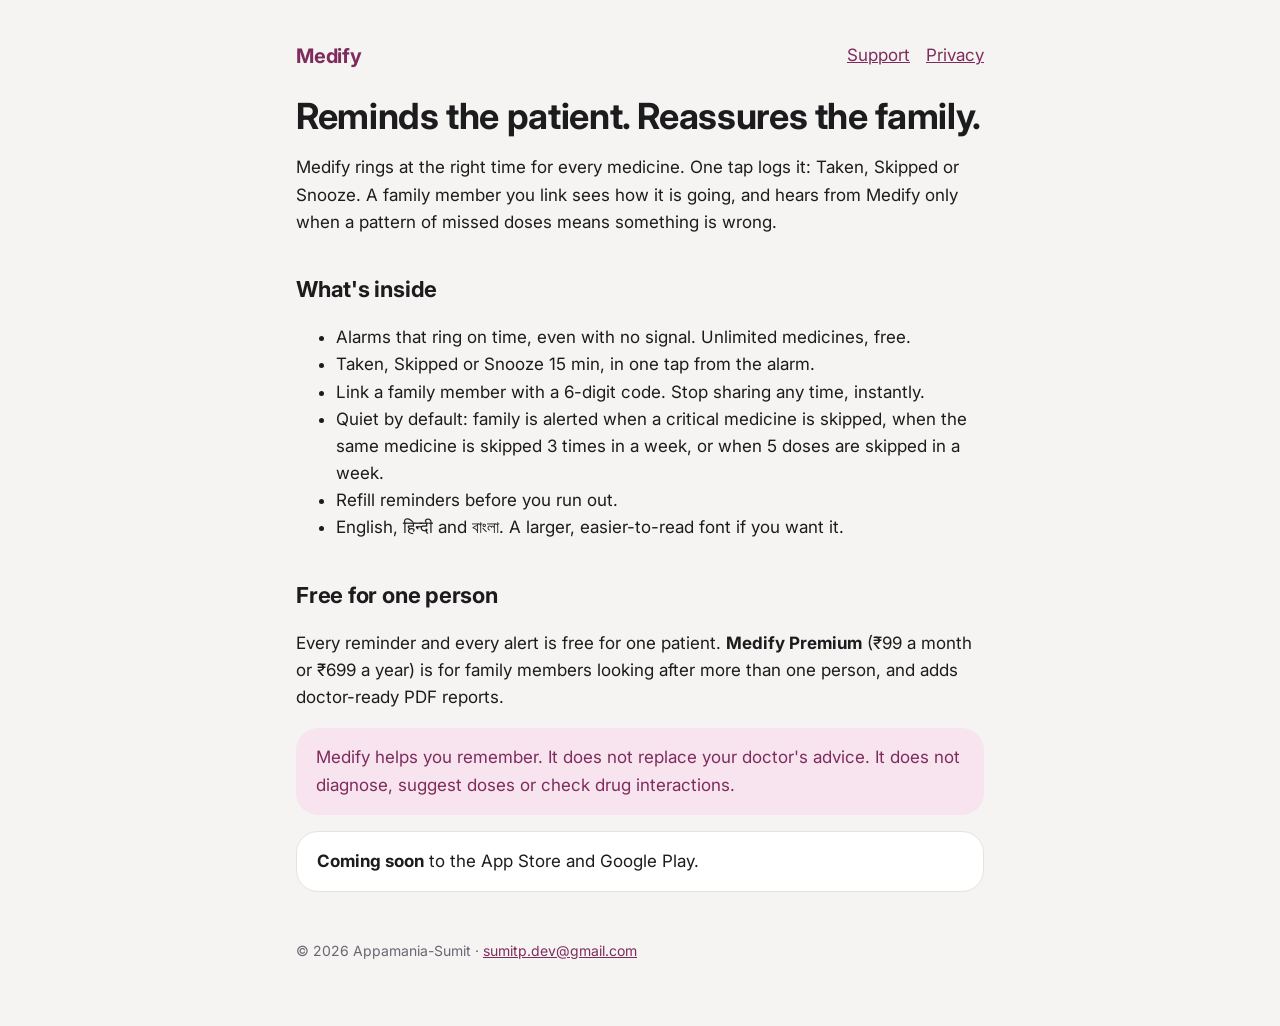
==== index.html @ c77fcecb "Medify: home, privacy policy and support pages Co-Authored-By: Claude Opus 5.5 <noreply@anthropic.co" ====
<!doctype html>
<html lang="en"><head><meta charset="utf-8"><meta name="viewport" content="width=device-width,initial-scale=1">
<title>Medify</title><meta name="description" content="Medicine reminders that ring on time, and a quiet alert to family only when a pattern of missed doses means something is wrong.">
<link rel="preconnect" href="https://fonts.googleapis.com"><link rel="preconnect" href="https://fonts.gstatic.com" crossorigin>
<link href="https://fonts.googleapis.com/css2?family=Inter:wght@400;600;700&display=swap" rel="stylesheet">
<link rel="stylesheet" href="style.css"></head>
<body><main>
<nav><a class="brand" href="index.html">Medify</a><a href="support.html">Support</a><a href="privacy.html">Privacy</a></nav>
<h1>Reminds the patient. Reassures the family.</h1>
<p>Medify rings at the right time for every medicine. One tap logs it: Taken, Skipped or Snooze. A family member you link sees how it is going, and hears from Medify only when a pattern of missed doses means something is wrong.</p>

<h2>What's inside</h2>
<ul>
<li>Alarms that ring on time, even with no signal. Unlimited medicines, free.</li>
<li>Taken, Skipped or Snooze 15 min, in one tap from the alarm.</li>
<li>Link a family member with a 6-digit code. Stop sharing any time, instantly.</li>
<li>Quiet by default: family is alerted when a critical medicine is skipped, when the same medicine is skipped 3 times in a week, or when 5 doses are skipped in a week.</li>
<li>Refill reminders before you run out.</li>
<li>English, हिन्दी and বাংলা. A larger, easier-to-read font if you want it.</li>
</ul>

<h2>Free for one person</h2>
<p>Every reminder and every alert is free for one patient. <strong>Medify Premium</strong> (₹99 a month or ₹699 a year) is for family members looking after more than one person, and adds doctor-ready PDF reports.</p>

<div class="note">Medify helps you remember. It does not replace your doctor's advice. It does not diagnose, suggest doses or check drug interactions.</div>

<div class="card"><strong>Coming soon</strong> to the App Store and Google Play.</div>
<footer>© 2026 Appamania-Sumit · <a href="mailto:sumitp.dev@gmail.com">sumitp.dev@gmail.com</a></footer>
</main></body></html>
---- style.css ----
:root{--ink:#1C1B1D;--paper:#F5F4F2;--card:#FFFFFF;--brand:#B0407F;--brand-strong:#7E2C5C;--brand-tint:#F7E4EF;--teal-strong:#2A736D;--muted:#6B6670;--line:#E6E3DF;--link:#7E2C5C}
@media (prefers-color-scheme: dark){:root:not([data-theme="light"]){--ink:#F5F5F7;--paper:#000000;--card:#1C1C1E;--brand:#E482BA;--brand-strong:#F2B3D6;--brand-tint:#3A1F2F;--teal-strong:#6FD3CA;--muted:#AEAEB2;--line:#38383A;--link:#F2B3D6}}
:root[data-theme="dark"]{--ink:#F5F5F7;--paper:#000000;--card:#1C1C1E;--brand:#E482BA;--brand-strong:#F2B3D6;--brand-tint:#3A1F2F;--teal-strong:#6FD3CA;--muted:#AEAEB2;--line:#38383A;--link:#F2B3D6}
*{box-sizing:border-box}
body{margin:0;background:var(--paper);color:var(--ink);font:400 17px/1.6 Inter,system-ui,-apple-system,"Segoe UI",Roboto,sans-serif}
main{max-width:720px;margin:0 auto;padding:40px 16px 64px}
h1,h2,.brand{font-weight:700;letter-spacing:-0.01em}
h1{font-size:36px;line-height:1.15;margin:8px 0 4px}
h2{font-size:22px;margin:36px 0 8px}
.brand{font-size:20px;text-decoration:none;color:var(--brand-strong)}
.muted{color:var(--muted)}
a{color:var(--link)}
nav{display:flex;gap:16px;flex-wrap:wrap;align-items:center;margin-bottom:24px}
nav .brand{margin-right:auto}
table{width:100%;border-collapse:collapse;margin:12px 0;font-size:15px}
th,td{text-align:left;vertical-align:top;padding:10px 8px;border-bottom:1px solid var(--line)}
th{font-weight:600;color:var(--muted);font-size:13px}
.card{background:var(--card);border:1px solid var(--line);border-radius:22px;padding:16px 20px;margin:16px 0}
.note{background:var(--brand-tint);color:var(--brand-strong);border-radius:22px;padding:16px 20px;margin:16px 0}
footer{margin-top:48px;color:var(--muted);font-size:14px}
@media (max-width:560px){h1{font-size:30px}table,thead,tbody,tr,th,td{display:block}thead{display:none}td{border:none;padding:4px 0}tr{border-bottom:1px solid var(--line);padding:10px 0}}
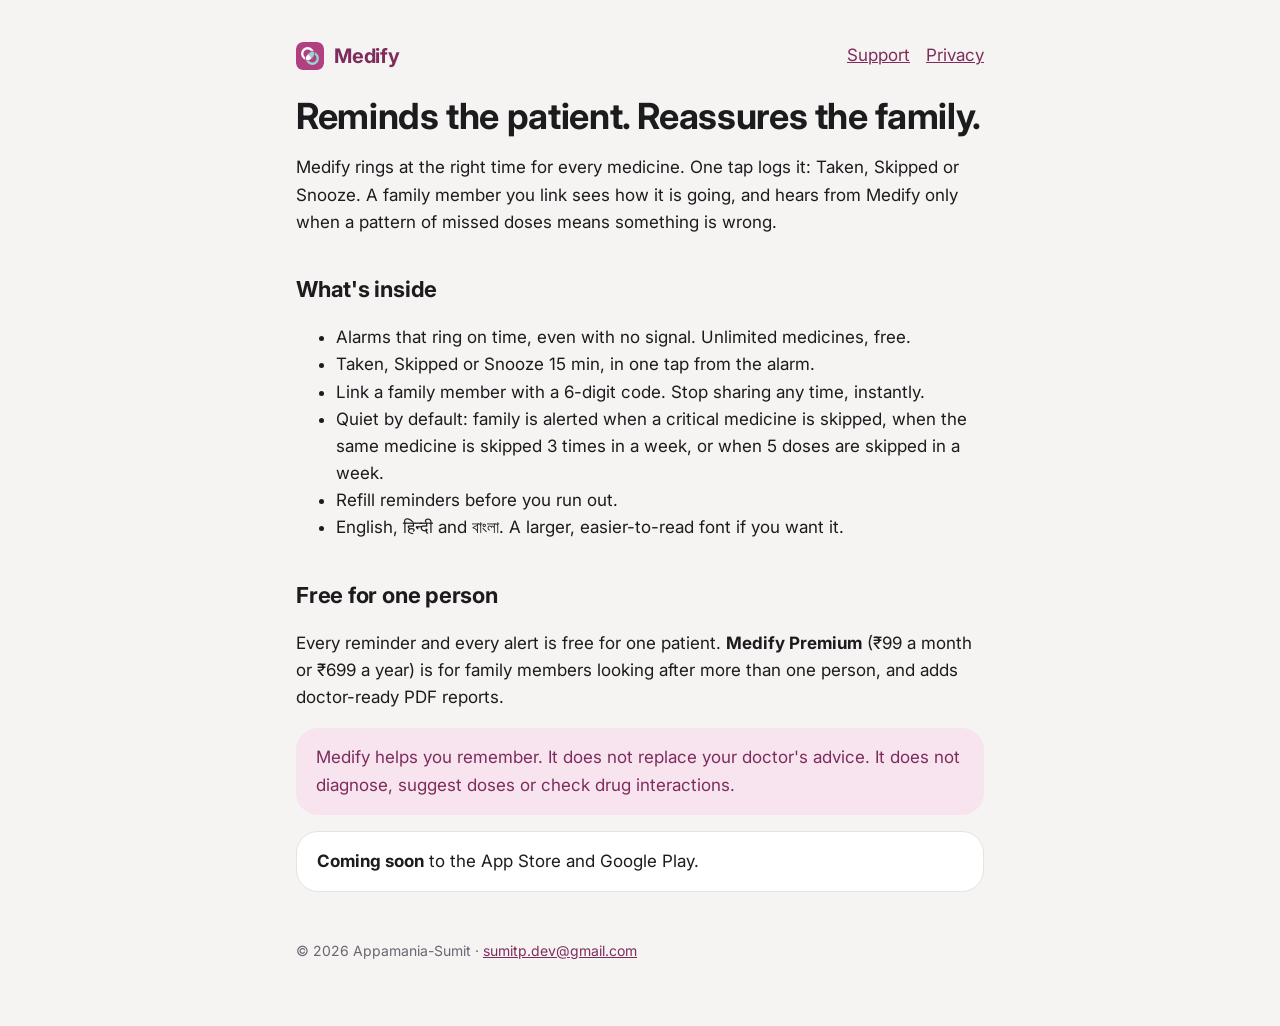
==== commit 62c7b3e5: "Add Care Loop logo and favicon Co-Authored-By: Claude Opus 5.5 <noreply@anthropic.com>" ====
--- a/index.html
+++ b/index.html
@@ -3,9 +3,10 @@
 <title>Medify</title><meta name="description" content="Medicine reminders that ring on time, and a quiet alert to family only when a pattern of missed doses means something is wrong.">
 <link rel="preconnect" href="https://fonts.googleapis.com"><link rel="preconnect" href="https://fonts.gstatic.com" crossorigin>
 <link href="https://fonts.googleapis.com/css2?family=Inter:wght@400;600;700&display=swap" rel="stylesheet">
+<link rel="icon" href="medify.svg">
 <link rel="stylesheet" href="style.css"></head>
 <body><main>
-<nav><a class="brand" href="index.html">Medify</a><a href="support.html">Support</a><a href="privacy.html">Privacy</a></nav>
+<nav><a class="brand" href="index.html"><img src="medify.svg" alt="" width="28" height="28">Medify</a><a href="support.html">Support</a><a href="privacy.html">Privacy</a></nav>
 <h1>Reminds the patient. Reassures the family.</h1>
 <p>Medify rings at the right time for every medicine. One tap logs it: Taken, Skipped or Snooze. A family member you link sees how it is going, and hears from Medify only when a pattern of missed doses means something is wrong.</p>
 
--- a/style.css
+++ b/style.css
@@ -19,3 +19,5 @@
 .note{background:var(--brand-tint);color:var(--brand-strong);border-radius:22px;padding:16px 20px;margin:16px 0}
 footer{margin-top:48px;color:var(--muted);font-size:14px}
 @media (max-width:560px){h1{font-size:30px}table,thead,tbody,tr,th,td{display:block}thead{display:none}td{border:none;padding:4px 0}tr{border-bottom:1px solid var(--line);padding:10px 0}}
+.brand{display:inline-flex;align-items:center;gap:10px}
+.brand img{border-radius:7px}
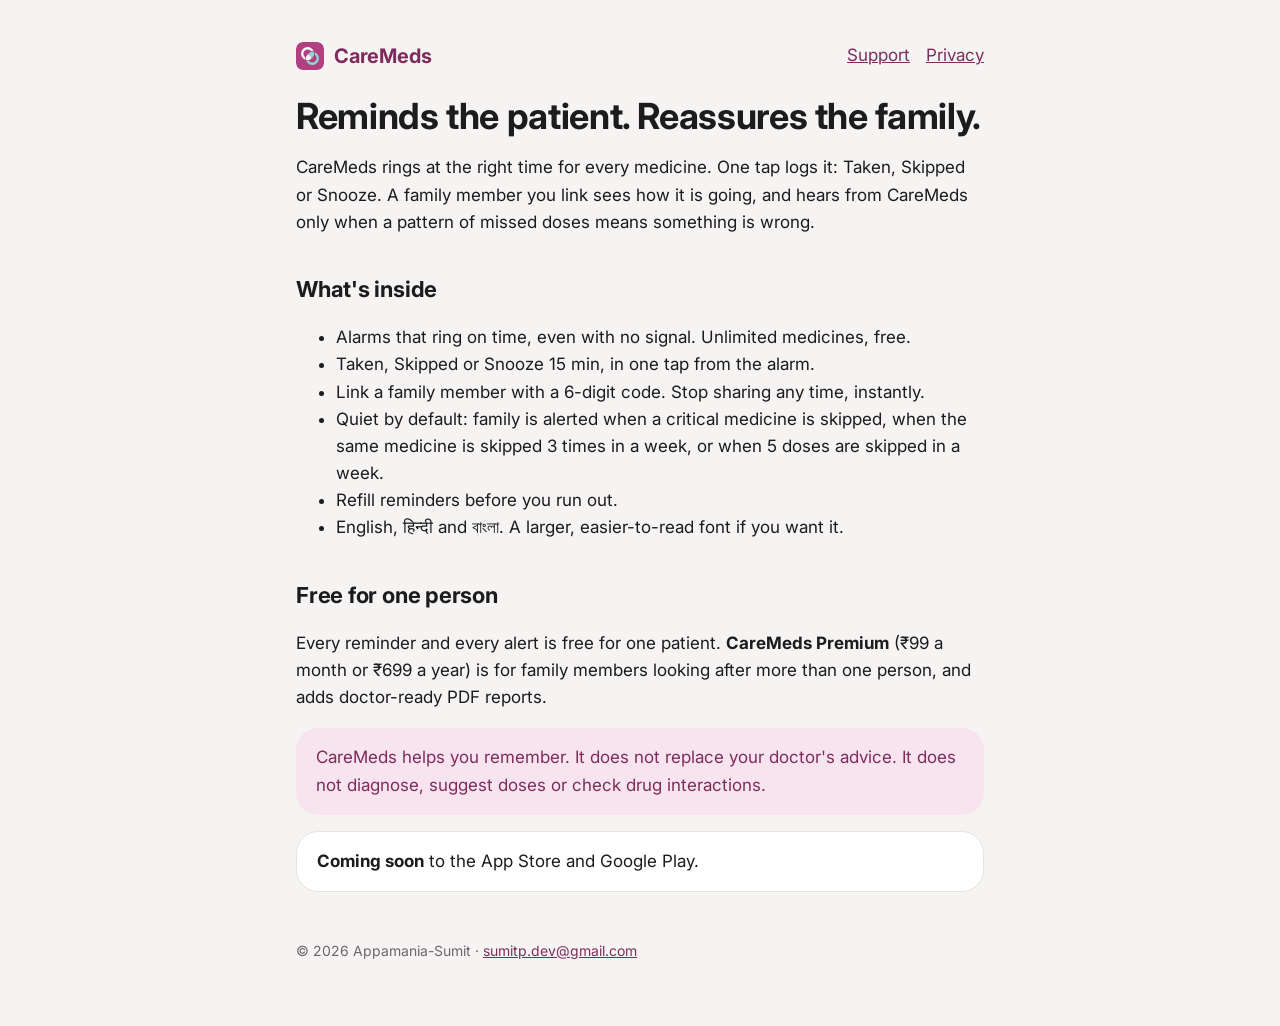
==== commit 6fd6dbd3: "Rename app to CareMeds" ====
--- a/index.html
+++ b/index.html
@@ -1,14 +1,14 @@
 <!doctype html>
 <html lang="en"><head><meta charset="utf-8"><meta name="viewport" content="width=device-width,initial-scale=1">
-<title>Medify</title><meta name="description" content="Medicine reminders that ring on time, and a quiet alert to family only when a pattern of missed doses means something is wrong.">
+<title>CareMeds</title><meta name="description" content="Medicine reminders that ring on time, and a quiet alert to family only when a pattern of missed doses means something is wrong.">
 <link rel="preconnect" href="https://fonts.googleapis.com"><link rel="preconnect" href="https://fonts.gstatic.com" crossorigin>
 <link href="https://fonts.googleapis.com/css2?family=Inter:wght@400;600;700&display=swap" rel="stylesheet">
 <link rel="icon" href="medify.svg">
 <link rel="stylesheet" href="style.css"></head>
 <body><main>
-<nav><a class="brand" href="index.html"><img src="medify.svg" alt="" width="28" height="28">Medify</a><a href="support.html">Support</a><a href="privacy.html">Privacy</a></nav>
+<nav><a class="brand" href="index.html"><img src="medify.svg" alt="" width="28" height="28">CareMeds</a><a href="support.html">Support</a><a href="privacy.html">Privacy</a></nav>
 <h1>Reminds the patient. Reassures the family.</h1>
-<p>Medify rings at the right time for every medicine. One tap logs it: Taken, Skipped or Snooze. A family member you link sees how it is going, and hears from Medify only when a pattern of missed doses means something is wrong.</p>
+<p>CareMeds rings at the right time for every medicine. One tap logs it: Taken, Skipped or Snooze. A family member you link sees how it is going, and hears from CareMeds only when a pattern of missed doses means something is wrong.</p>
 
 <h2>What's inside</h2>
 <ul>
@@ -21,9 +21,9 @@
 </ul>
 
 <h2>Free for one person</h2>
-<p>Every reminder and every alert is free for one patient. <strong>Medify Premium</strong> (₹99 a month or ₹699 a year) is for family members looking after more than one person, and adds doctor-ready PDF reports.</p>
+<p>Every reminder and every alert is free for one patient. <strong>CareMeds Premium</strong> (₹99 a month or ₹699 a year) is for family members looking after more than one person, and adds doctor-ready PDF reports.</p>
 
-<div class="note">Medify helps you remember. It does not replace your doctor's advice. It does not diagnose, suggest doses or check drug interactions.</div>
+<div class="note">CareMeds helps you remember. It does not replace your doctor's advice. It does not diagnose, suggest doses or check drug interactions.</div>
 
 <div class="card"><strong>Coming soon</strong> to the App Store and Google Play.</div>
 <footer>© 2026 Appamania-Sumit · <a href="mailto:sumitp.dev@gmail.com">sumitp.dev@gmail.com</a></footer>
